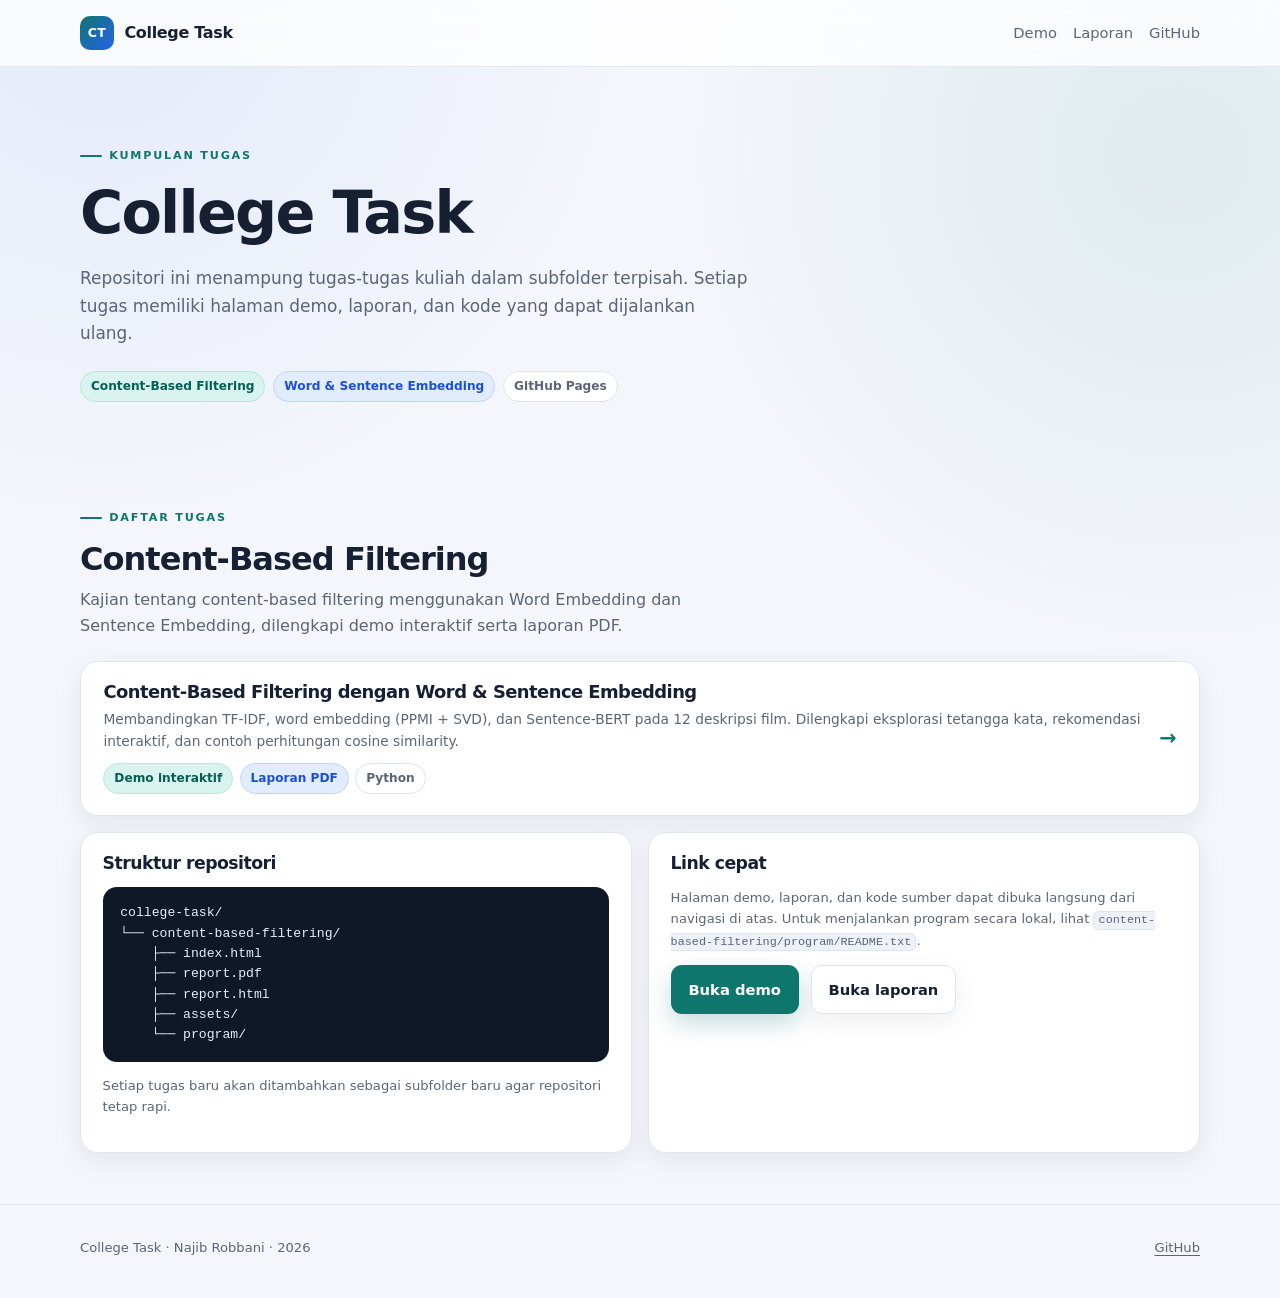
==== index.html @ 5c418f1b "Add content-based filtering study and interactive demo" ====
<!doctype html>
<html lang="id">
  <head>
    <meta charset="utf-8" />
    <meta name="viewport" content="width=device-width, initial-scale=1" />
    <meta name="description" content="Kumpulan tugas kuliah Najib Robbani." />
    <title>College Task · Najib Robbani</title>
    <link rel="stylesheet" href="content-based-filtering/assets/style.css" />
  </head>
  <body>
    <header class="site-header">
      <div class="container">
        <a class="brand" href="index.html">
          <span class="brand-mark">CT</span>
          <span>College Task</span>
        </a>
        <nav class="nav-links" aria-label="Navigasi utama">
          <a href="content-based-filtering/index.html">Demo</a>
          <a href="content-based-filtering/report.pdf">Laporan</a>
          <a href="https://github.com/najibrobbani74/college-task" target="_blank" rel="noreferrer">GitHub</a>
        </nav>
      </div>
    </header>

    <main>
      <section class="hero">
        <div class="container">
          <span class="eyebrow">Kumpulan Tugas</span>
          <h1>College Task</h1>
          <p>
            Repositori ini menampung tugas-tugas kuliah dalam subfolder terpisah.
            Setiap tugas memiliki halaman demo, laporan, dan kode yang dapat
            dijalankan ulang.
          </p>
          <div class="badge-row">
            <span class="badge badge-green">Content-Based Filtering</span>
            <span class="badge badge-blue">Word &amp; Sentence Embedding</span>
            <span class="badge">GitHub Pages</span>
          </div>
        </div>
      </section>

      <section class="section">
        <div class="container">
          <div class="section-head">
            <div>
              <span class="eyebrow">Daftar Tugas</span>
              <h2>Content-Based Filtering</h2>
              <p>
                Kajian tentang content-based filtering menggunakan Word Embedding
                dan Sentence Embedding, dilengkapi demo interaktif serta laporan
                PDF.
              </p>
            </div>
          </div>

          <div class="task-list">
            <a class="card task-card" href="content-based-filtering/index.html">
              <div>
                <h3>Content-Based Filtering dengan Word &amp; Sentence Embedding</h3>
                <p>
                  Membandingkan TF-IDF, word embedding (PPMI + SVD), dan
                  Sentence-BERT pada 12 deskripsi film. Dilengkapi eksplorasi
                  tetangga kata, rekomendasi interaktif, dan contoh perhitungan
                  cosine similarity.
                </p>
                <div class="task-meta">
                  <span class="badge badge-green">Demo interaktif</span>
                  <span class="badge badge-blue">Laporan PDF</span>
                  <span class="badge">Python</span>
                </div>
              </div>
              <span class="task-arrow" aria-hidden="true">→</span>
            </a>
          </div>

          <div class="grid-2" style="margin-top: 1rem">
            <article class="card card-pad">
              <h3>Struktur repositori</h3>
              <pre><code>college-task/
└── content-based-filtering/
    ├── index.html
    ├── report.pdf
    ├── report.html
    ├── assets/
    └── program/</code></pre>
              <p class="small">
                Setiap tugas baru akan ditambahkan sebagai subfolder baru agar
                repositori tetap rapi.
              </p>
            </article>
            <article class="card card-pad">
              <h3>Link cepat</h3>
              <p class="small">
                Halaman demo, laporan, dan kode sumber dapat dibuka langsung dari
                navigasi di atas. Untuk menjalankan program secara lokal, lihat
                <code>content-based-filtering/program/README.txt</code>.
              </p>
              <div class="hero-actions" style="margin-top: 0.8rem">
                <a class="button button-primary" href="content-based-filtering/index.html">Buka demo</a>
                <a class="button button-secondary" href="content-based-filtering/report.pdf">Buka laporan</a>
              </div>
            </article>
          </div>
        </div>
      </section>
    </main>

    <footer class="footer">
      <div class="container">
        <span>College Task · Najib Robbani · 2026</span>
        <span>
          <a href="https://github.com/najibrobbani74/college-task">GitHub</a>
        </span>
      </div>
    </footer>
  </body>
</html>
---- content-based-filtering/assets/style.css ----
:root {
  --bg: #f4f6fb;
  --surface: #ffffff;
  --surface-2: #eef2f8;
  --ink: #172033;
  --muted: #5b6577;
  --line: #dfe5ee;
  --accent: #0f766e;
  --accent-soft: #d9f3ee;
  --accent-2: #2563eb;
  --accent-2-soft: #e2ecff;
  --warm: #b45309;
  --warm-soft: #fef3c7;
  --danger: #b42318;
  --radius: 18px;
  --shadow: 0 18px 50px rgba(23, 32, 51, 0.09);
  --shadow-sm: 0 8px 24px rgba(23, 32, 51, 0.07);
  --max: 1120px;
}

* {
  box-sizing: border-box;
}

html {
  scroll-behavior: smooth;
}

body {
  margin: 0;
  background:
    radial-gradient(circle at 8% 0%, rgba(37, 99, 235, 0.08), transparent 34rem),
    radial-gradient(circle at 92% 12%, rgba(15, 118, 110, 0.09), transparent 32rem),
    var(--bg);
  color: var(--ink);
  font-family: ui-sans-serif, system-ui, -apple-system, "Segoe UI", Roboto, Arial, sans-serif;
  line-height: 1.6;
  -webkit-font-smoothing: antialiased;
}

a {
  color: var(--accent-2);
  text-decoration-thickness: 1px;
  text-underline-offset: 3px;
}

a:hover {
  color: #1e40af;
}

code,
pre {
  font-family: ui-monospace, SFMono-Regular, Menlo, Consolas, "Liberation Mono", monospace;
}

code {
  background: var(--surface-2);
  border: 1px solid var(--line);
  border-radius: 6px;
  padding: 0.1em 0.35em;
  font-size: 0.9em;
}

pre {
  background: #101827;
  color: #e5edff;
  border-radius: 14px;
  padding: 1rem 1.1rem;
  overflow: auto;
  font-size: 0.82rem;
  line-height: 1.55;
}

pre code {
  background: none;
  border: 0;
  padding: 0;
  color: inherit;
  font-size: inherit;
}

.container {
  width: min(var(--max), calc(100% - 2rem));
  margin-inline: auto;
}

.site-header {
  border-bottom: 1px solid rgba(223, 229, 238, 0.85);
  background: rgba(255, 255, 255, 0.78);
  backdrop-filter: blur(14px);
  position: sticky;
  top: 0;
  z-index: 20;
}

.site-header .container {
  display: flex;
  align-items: center;
  justify-content: space-between;
  gap: 1rem;
  min-height: 66px;
}

.brand {
  display: inline-flex;
  align-items: center;
  gap: 0.65rem;
  font-weight: 800;
  letter-spacing: -0.02em;
  color: var(--ink);
  text-decoration: none;
}

.brand-mark {
  display: grid;
  place-items: center;
  width: 34px;
  height: 34px;
  border-radius: 10px;
  background: linear-gradient(135deg, var(--accent), var(--accent-2));
  color: white;
  font-size: 0.78rem;
  font-weight: 900;
  letter-spacing: 0.04em;
}

.nav-links {
  display: flex;
  align-items: center;
  gap: 1rem;
  flex-wrap: wrap;
  font-size: 0.92rem;
}

.nav-links a {
  color: var(--muted);
  text-decoration: none;
}

.nav-links a:hover {
  color: var(--accent);
}

.hero {
  padding: 4.5rem 0 3rem;
}

.hero-grid {
  display: grid;
  grid-template-columns: minmax(0, 1.45fr) minmax(280px, 0.8fr);
  gap: 2rem;
  align-items: center;
}

.eyebrow {
  display: inline-flex;
  align-items: center;
  gap: 0.45rem;
  color: var(--accent);
  font-size: 0.7rem;
  font-weight: 900;
  letter-spacing: 0.16em;
  text-transform: uppercase;
  margin-bottom: 0.9rem;
}

.eyebrow::before {
  content: "";
  width: 22px;
  height: 2px;
  background: var(--accent);
  border-radius: 2px;
}

h1,
h2,
h3 {
  line-height: 1.15;
  letter-spacing: -0.03em;
  margin: 0;
}

h1 {
  font-size: clamp(2.2rem, 4.6vw, 4rem);
  max-width: 18ch;
}

h2 {
  font-size: clamp(1.55rem, 2.5vw, 2.25rem);
}

h3 {
  font-size: 1.08rem;
}

.hero p {
  font-size: 1.06rem;
  color: var(--muted);
  max-width: 62ch;
  margin: 1.15rem 0 1.5rem;
}

.hero-actions {
  display: flex;
  gap: 0.75rem;
  flex-wrap: wrap;
}

.button {
  display: inline-flex;
  align-items: center;
  justify-content: center;
  gap: 0.45rem;
  border: 1px solid transparent;
  border-radius: 11px;
  padding: 0.72rem 1.05rem;
  font-weight: 750;
  font-size: 0.92rem;
  text-decoration: none;
  cursor: pointer;
  transition: transform 0.15s ease, box-shadow 0.15s ease, background 0.15s ease;
}

.button:hover {
  transform: translateY(-1px);
}

.button-primary {
  background: var(--accent);
  color: white;
  box-shadow: 0 10px 24px rgba(15, 118, 110, 0.24);
}

.button-primary:hover {
  background: #0b5d56;
  color: white;
}

.button-secondary {
  background: var(--surface);
  color: var(--ink);
  border-color: var(--line);
  box-shadow: var(--shadow-sm);
}

.button-secondary:hover {
  color: var(--accent);
}

.badge-row {
  display: flex;
  gap: 0.5rem;
  flex-wrap: wrap;
  margin-top: 1.5rem;
}

.badge {
  display: inline-flex;
  align-items: center;
  gap: 0.35rem;
  padding: 0.3rem 0.62rem;
  border-radius: 999px;
  background: var(--surface);
  border: 1px solid var(--line);
  color: var(--muted);
  font-size: 0.76rem;
  font-weight: 650;
}

.badge-green {
  background: var(--accent-soft);
  border-color: #b5e6dc;
  color: #065f56;
}

.badge-blue {
  background: var(--accent-2-soft);
  border-color: #bfd4ff;
  color: #1d4ed8;
}

.hero-card {
  background: linear-gradient(160deg, #102a43, #0b3b3b 58%, #102a43);
  color: white;
  border-radius: 24px;
  padding: 1.4rem;
  box-shadow: var(--shadow);
  position: relative;
  overflow: hidden;
}

.hero-card::after {
  content: "";
  position: absolute;
  width: 220px;
  height: 220px;
  right: -80px;
  top: -80px;
  border-radius: 50%;
  background: rgba(45, 212, 191, 0.18);
  filter: blur(4px);
}

.hero-card-label {
  color: #9fe8df;
  font-size: 0.68rem;
  font-weight: 800;
  letter-spacing: 0.14em;
  text-transform: uppercase;
}

.hero-card h3 {
  font-size: 1.05rem;
  margin: 0.35rem 0 0.9rem;
  color: white;
}

.hero-card p {
  color: #c8d5e5;
  font-size: 0.86rem;
  margin: 0 0 1rem;
  max-width: none;
}

.mini-flow {
  display: grid;
  gap: 0.45rem;
  position: relative;
  z-index: 1;
}

.mini-step {
  display: flex;
  align-items: center;
  gap: 0.6rem;
  background: rgba(255, 255, 255, 0.08);
  border: 1px solid rgba(255, 255, 255, 0.12);
  border-radius: 11px;
  padding: 0.55rem 0.65rem;
  font-size: 0.78rem;
  color: #e7eef8;
}

.mini-step b {
  display: grid;
  place-items: center;
  width: 22px;
  height: 22px;
  border-radius: 6px;
  background: #2dd4bf;
  color: #062a2a;
  font-size: 0.68rem;
  flex: none;
}

.section {
  padding: 3.2rem 0;
}

.section-head {
  display: flex;
  align-items: end;
  justify-content: space-between;
  gap: 1.5rem;
  margin-bottom: 1.4rem;
}

.section-head p {
  color: var(--muted);
  max-width: 62ch;
  margin: 0.55rem 0 0;
}

.card {
  background: var(--surface);
  border: 1px solid var(--line);
  border-radius: var(--radius);
  box-shadow: var(--shadow-sm);
}

.card-pad {
  padding: 1.35rem;
}

.grid-2 {
  display: grid;
  grid-template-columns: repeat(2, minmax(0, 1fr));
  gap: 1rem;
}

.grid-3 {
  display: grid;
  grid-template-columns: repeat(3, minmax(0, 1fr));
  gap: 1rem;
}

.pipeline {
  display: grid;
  grid-template-columns: repeat(4, minmax(0, 1fr));
  gap: 0.65rem;
  margin: 1.2rem 0 0;
}

.pipeline-step {
  position: relative;
  background: var(--surface);
  border: 1px solid var(--line);
  border-radius: 14px;
  padding: 0.95rem;
}

.pipeline-step:not(:last-child)::after {
  content: "→";
  position: absolute;
  right: -0.55rem;
  top: 50%;
  transform: translateY(-50%);
  color: var(--accent);
  font-weight: 900;
  z-index: 1;
}

.pipeline-step span {
  display: grid;
  place-items: center;
  width: 26px;
  height: 26px;
  border-radius: 8px;
  background: var(--accent-soft);
  color: #065f56;
  font-size: 0.72rem;
  font-weight: 900;
  margin-bottom: 0.55rem;
}

.pipeline-step h3 {
  font-size: 0.9rem;
}

.pipeline-step p {
  color: var(--muted);
  font-size: 0.8rem;
  margin: 0.3rem 0 0;
}

.controls {
  display: grid;
  grid-template-columns: minmax(0, 1.3fr) minmax(0, 1fr) auto;
  gap: 0.85rem;
  align-items: end;
}

.field {
  display: grid;
  gap: 0.35rem;
}

.field label {
  font-size: 0.72rem;
  font-weight: 850;
  letter-spacing: 0.08em;
  text-transform: uppercase;
  color: var(--muted);
}

select,
input[type="text"],
textarea {
  width: 100%;
  border: 1px solid var(--line);
  background: #fbfcfe;
  color: var(--ink);
  border-radius: 10px;
  padding: 0.62rem 0.7rem;
  font: inherit;
  font-size: 0.9rem;
  outline: none;
}

select:focus,
input[type="text"]:focus,
textarea:focus {
  border-color: var(--accent);
  box-shadow: 0 0 0 3px rgba(15, 118, 110, 0.13);
}

textarea {
  min-height: 78px;
  resize: vertical;
}

.pill-group {
  display: flex;
  flex-wrap: wrap;
  gap: 0.45rem;
  margin-top: 0.8rem;
}

.pill {
  border: 1px solid var(--line);
  background: var(--surface);
  color: var(--muted);
  border-radius: 999px;
  padding: 0.38rem 0.7rem;
  font: inherit;
  font-size: 0.8rem;
  font-weight: 700;
  cursor: pointer;
}

.pill:hover {
  border-color: #b8c6d9;
  color: var(--ink);
}

.pill.active {
  background: var(--accent);
  border-color: var(--accent);
  color: white;
}

.methods {
  display: flex;
  flex-wrap: wrap;
  gap: 0.5rem;
}

.method-option {
  display: inline-flex;
  align-items: center;
  gap: 0.45rem;
  border: 1px solid var(--line);
  background: var(--surface);
  border-radius: 10px;
  padding: 0.55rem 0.7rem;
  font-size: 0.82rem;
  font-weight: 700;
  cursor: pointer;
  color: var(--muted);
  user-select: none;
}

.method-option:has(input:checked) {
  border-color: var(--accent);
  background: var(--accent-soft);
  color: #065f56;
}

.method-option input {
  accent-color: var(--accent);
}

.method-option.disabled {
  opacity: 0.48;
  cursor: not-allowed;
}

.hint {
  color: var(--muted);
  font-size: 0.8rem;
  margin: 0.65rem 0 0;
}

.note {
  border-left: 3px solid var(--accent-2);
  background: var(--accent-2-soft);
  color: #1e3a8a;
  border-radius: 0 10px 10px 0;
  padding: 0.75rem 0.9rem;
  font-size: 0.84rem;
  margin-top: 0.9rem;
}

.note.warm {
  border-left-color: var(--warm);
  background: var(--warm-soft);
  color: #78350f;
}

.note.good {
  border-left-color: var(--accent);
  background: var(--accent-soft);
  color: #065f56;
}

.neighbor-list {
  display: grid;
  gap: 0.45rem;
  margin-top: 1rem;
}

.neighbor {
  display: grid;
  grid-template-columns: 94px minmax(0, 1fr) 48px;
  gap: 0.65rem;
  align-items: center;
  font-size: 0.84rem;
}

.neighbor-word {
  font-weight: 800;
  overflow: hidden;
  text-overflow: ellipsis;
  white-space: nowrap;
}

.neighbor-track {
  height: 8px;
  border-radius: 999px;
  background: var(--surface-2);
  overflow: hidden;
}

.neighbor-fill {
  height: 100%;
  width: calc(var(--score) * 100%);
  border-radius: inherit;
  background: linear-gradient(90deg, var(--accent), #2dd4bf);
}

.neighbor-score {
  text-align: right;
  font-variant-numeric: tabular-nums;
  color: var(--muted);
  font-weight: 700;
}

.vector-box {
  background: #101827;
  border-radius: 14px;
  padding: 0.9rem;
  color: #bcd0f0;
  font-size: 0.76rem;
  overflow: auto;
  line-height: 1.7;
}

.vector-box b {
  color: #5eead4;
}

.results {
  display: grid;
  gap: 0.55rem;
  margin-top: 1rem;
}

.result-card {
  display: grid;
  grid-template-columns: 34px minmax(0, 1fr) 92px;
  gap: 0.75rem;
  align-items: center;
  border: 1px solid var(--line);
  border-radius: 12px;
  padding: 0.68rem 0.8rem;
  background: #fbfcfe;
}

.rank {
  display: grid;
  place-items: center;
  width: 28px;
  height: 28px;
  border-radius: 8px;
  background: var(--surface-2);
  color: var(--muted);
  font-size: 0.76rem;
  font-weight: 900;
}

.result-card:first-child .rank {
  background: var(--accent);
  color: white;
}

.result-title {
  font-weight: 800;
  font-size: 0.9rem;
}

.result-meta {
  color: var(--muted);
  font-size: 0.76rem;
  margin-top: 0.12rem;
}

.result-reason {
  color: var(--accent);
  font-size: 0.73rem;
  margin-top: 0.12rem;
}

.score-wrap {
  text-align: right;
}

.score-number {
  font-weight: 900;
  font-variant-numeric: tabular-nums;
  font-size: 0.92rem;
}

.score-track {
  height: 5px;
  border-radius: 999px;
  background: var(--surface-2);
  margin-top: 0.3rem;
  overflow: hidden;
}

.score-fill {
  height: 100%;
  width: calc(var(--score) * 100%);
  background: linear-gradient(90deg, var(--accent-2), #60a5fa);
}

.compare-table,
.data-table {
  width: 100%;
  border-collapse: collapse;
  font-size: 0.82rem;
}

.compare-table th,
.compare-table td,
.data-table th,
.data-table td {
  text-align: left;
  padding: 0.55rem 0.6rem;
  border-bottom: 1px solid var(--line);
  vertical-align: top;
}

.compare-table th,
.data-table th {
  color: var(--muted);
  font-size: 0.68rem;
  letter-spacing: 0.07em;
  text-transform: uppercase;
  background: #f8fafc;
}

.compare-table tr:last-child td,
.data-table tr:last-child td {
  border-bottom: 0;
}

.formula-box {
  background: #fbfcfe;
  border: 1px dashed #b8c6d9;
  border-radius: 14px;
  padding: 1rem;
  margin-top: 0.9rem;
}

.formula {
  font-family: Georgia, "Times New Roman", serif;
  font-size: 1.08rem;
  text-align: center;
  margin: 0.25rem 0 0.6rem;
}

.calc-grid {
  display: grid;
  grid-template-columns: repeat(4, minmax(0, 1fr));
  gap: 0.55rem;
  margin-top: 0.7rem;
}

.calc-item {
  background: var(--surface);
  border: 1px solid var(--line);
  border-radius: 10px;
  padding: 0.55rem 0.65rem;
}

.calc-item span {
  display: block;
  color: var(--muted);
  font-size: 0.66rem;
  font-weight: 800;
  letter-spacing: 0.07em;
  text-transform: uppercase;
}

.calc-item b {
  display: block;
  font-size: 0.95rem;
  font-variant-numeric: tabular-nums;
  margin-top: 0.15rem;
}

.small {
  font-size: 0.82rem;
  color: var(--muted);
}

.footer {
  border-top: 1px solid var(--line);
  padding: 2rem 0 2.5rem;
  color: var(--muted);
  font-size: 0.82rem;
}

.footer .container {
  display: flex;
  justify-content: space-between;
  gap: 1rem;
  flex-wrap: wrap;
}

.footer a {
  color: var(--muted);
}

.task-list {
  display: grid;
  gap: 1rem;
}

.task-card {
  display: grid;
  grid-template-columns: minmax(0, 1fr) auto;
  gap: 1rem;
  align-items: center;
  padding: 1.3rem 1.4rem;
  text-decoration: none;
  color: inherit;
  transition: transform 0.16s ease, box-shadow 0.16s ease, border-color 0.16s ease;
}

.task-card:hover {
  transform: translateY(-2px);
  box-shadow: var(--shadow);
  border-color: #b8c6d9;
  color: inherit;
}

.task-card h3 {
  font-size: 1.12rem;
  margin-bottom: 0.3rem;
}

.task-card p {
  margin: 0;
  color: var(--muted);
  font-size: 0.86rem;
}

.task-meta {
  display: flex;
  gap: 0.4rem;
  flex-wrap: wrap;
  margin-top: 0.7rem;
}

.task-arrow {
  font-size: 1.3rem;
  color: var(--accent);
  font-weight: 900;
}

.visually-hidden {
  position: absolute;
  width: 1px;
  height: 1px;
  padding: 0;
  margin: -1px;
  overflow: hidden;
  clip: rect(0, 0, 0, 0);
  white-space: nowrap;
  border: 0;
}

@media (max-width: 900px) {
  .hero-grid,
  .grid-2,
  .grid-3 {
    grid-template-columns: 1fr;
  }

  .pipeline {
    grid-template-columns: repeat(2, minmax(0, 1fr));
  }

  .pipeline-step:nth-child(2)::after {
    display: none;
  }

  .controls {
    grid-template-columns: 1fr;
  }

  .calc-grid {
    grid-template-columns: repeat(2, minmax(0, 1fr));
  }
}

@media (max-width: 620px) {
  .site-header .container {
    align-items: flex-start;
    flex-direction: column;
    padding: 0.75rem 0;
  }

  .hero {
    padding-top: 2.8rem;
  }

  .pipeline {
    grid-template-columns: 1fr;
  }

  .pipeline-step::after {
    display: none;
  }

  .neighbor {
    grid-template-columns: 80px minmax(0, 1fr) 42px;
  }

  .result-card {
    grid-template-columns: 30px minmax(0, 1fr);
  }

  .score-wrap {
    grid-column: 2;
    text-align: left;
  }

  .score-track {
    max-width: 180px;
  }

  .task-card {
    grid-template-columns: 1fr;
  }

  .task-arrow {
    display: none;
  }
}

@media (prefers-reduced-motion: reduce) {
  html {
    scroll-behavior: auto;
  }

  .button,
  .task-card {
    transition: none;
  }
}
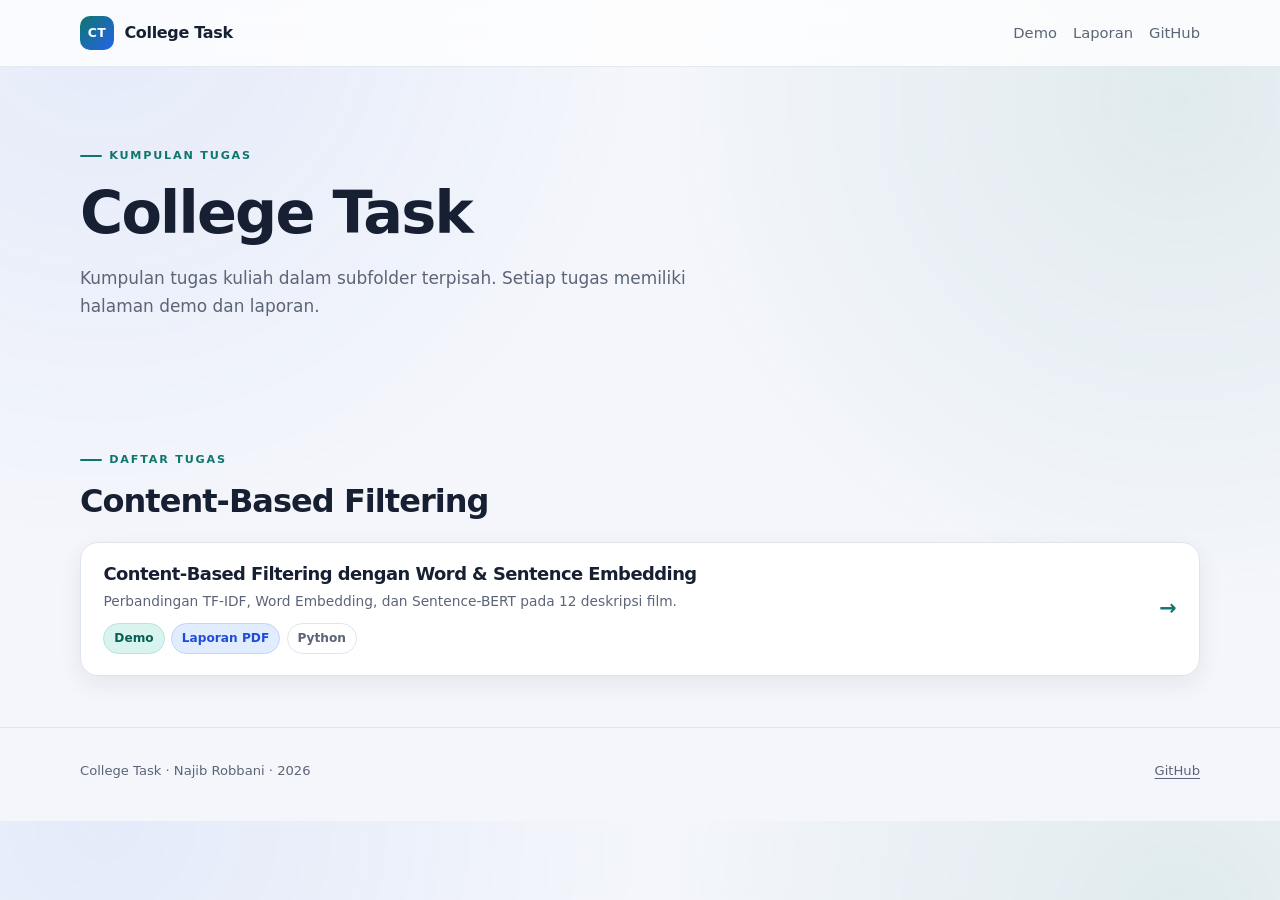
==== commit 56f61164: "Simplify report and demo page" ====
--- a/index.html
+++ b/index.html
@@ -17,7 +17,7 @@
         <nav class="nav-links" aria-label="Navigasi utama">
           <a href="content-based-filtering/index.html">Demo</a>
           <a href="content-based-filtering/report.pdf">Laporan</a>
-          <a href="https://github.com/najibrobbani74/college-task" target="_blank" rel="noreferrer">GitHub</a>
+          <a href="https://github.com/najibrobbani74/college-task">GitHub</a>
         </nav>
       </div>
     </header>
@@ -28,15 +28,9 @@
           <span class="eyebrow">Kumpulan Tugas</span>
           <h1>College Task</h1>
           <p>
-            Repositori ini menampung tugas-tugas kuliah dalam subfolder terpisah.
-            Setiap tugas memiliki halaman demo, laporan, dan kode yang dapat
-            dijalankan ulang.
+            Kumpulan tugas kuliah dalam subfolder terpisah. Setiap tugas memiliki
+            halaman demo dan laporan.
           </p>
-          <div class="badge-row">
-            <span class="badge badge-green">Content-Based Filtering</span>
-            <span class="badge badge-blue">Word &amp; Sentence Embedding</span>
-            <span class="badge">GitHub Pages</span>
-          </div>
         </div>
       </section>
 
@@ -46,11 +40,6 @@
             <div>
               <span class="eyebrow">Daftar Tugas</span>
               <h2>Content-Based Filtering</h2>
-              <p>
-                Kajian tentang content-based filtering menggunakan Word Embedding
-                dan Sentence Embedding, dilengkapi demo interaktif serta laporan
-                PDF.
-              </p>
             </div>
           </div>
 
@@ -59,48 +48,17 @@
               <div>
                 <h3>Content-Based Filtering dengan Word &amp; Sentence Embedding</h3>
                 <p>
-                  Membandingkan TF-IDF, word embedding (PPMI + SVD), dan
-                  Sentence-BERT pada 12 deskripsi film. Dilengkapi eksplorasi
-                  tetangga kata, rekomendasi interaktif, dan contoh perhitungan
-                  cosine similarity.
+                  Perbandingan TF-IDF, Word Embedding, dan Sentence-BERT pada
+                  12 deskripsi film.
                 </p>
                 <div class="task-meta">
-                  <span class="badge badge-green">Demo interaktif</span>
+                  <span class="badge badge-green">Demo</span>
                   <span class="badge badge-blue">Laporan PDF</span>
                   <span class="badge">Python</span>
                 </div>
               </div>
               <span class="task-arrow" aria-hidden="true">→</span>
             </a>
-          </div>
-
-          <div class="grid-2" style="margin-top: 1rem">
-            <article class="card card-pad">
-              <h3>Struktur repositori</h3>
-              <pre><code>college-task/
-└── content-based-filtering/
-    ├── index.html
-    ├── report.pdf
-    ├── report.html
-    ├── assets/
-    └── program/</code></pre>
-              <p class="small">
-                Setiap tugas baru akan ditambahkan sebagai subfolder baru agar
-                repositori tetap rapi.
-              </p>
-            </article>
-            <article class="card card-pad">
-              <h3>Link cepat</h3>
-              <p class="small">
-                Halaman demo, laporan, dan kode sumber dapat dibuka langsung dari
-                navigasi di atas. Untuk menjalankan program secara lokal, lihat
-                <code>content-based-filtering/program/README.txt</code>.
-              </p>
-              <div class="hero-actions" style="margin-top: 0.8rem">
-                <a class="button button-primary" href="content-based-filtering/index.html">Buka demo</a>
-                <a class="button button-secondary" href="content-based-filtering/report.pdf">Buka laporan</a>
-              </div>
-            </article>
           </div>
         </div>
       </section>
@@ -109,9 +67,7 @@
     <footer class="footer">
       <div class="container">
         <span>College Task · Najib Robbani · 2026</span>
-        <span>
-          <a href="https://github.com/najibrobbani74/college-task">GitHub</a>
-        </span>
+        <span><a href="https://github.com/najibrobbani74/college-task">GitHub</a></span>
       </div>
     </footer>
   </body>
